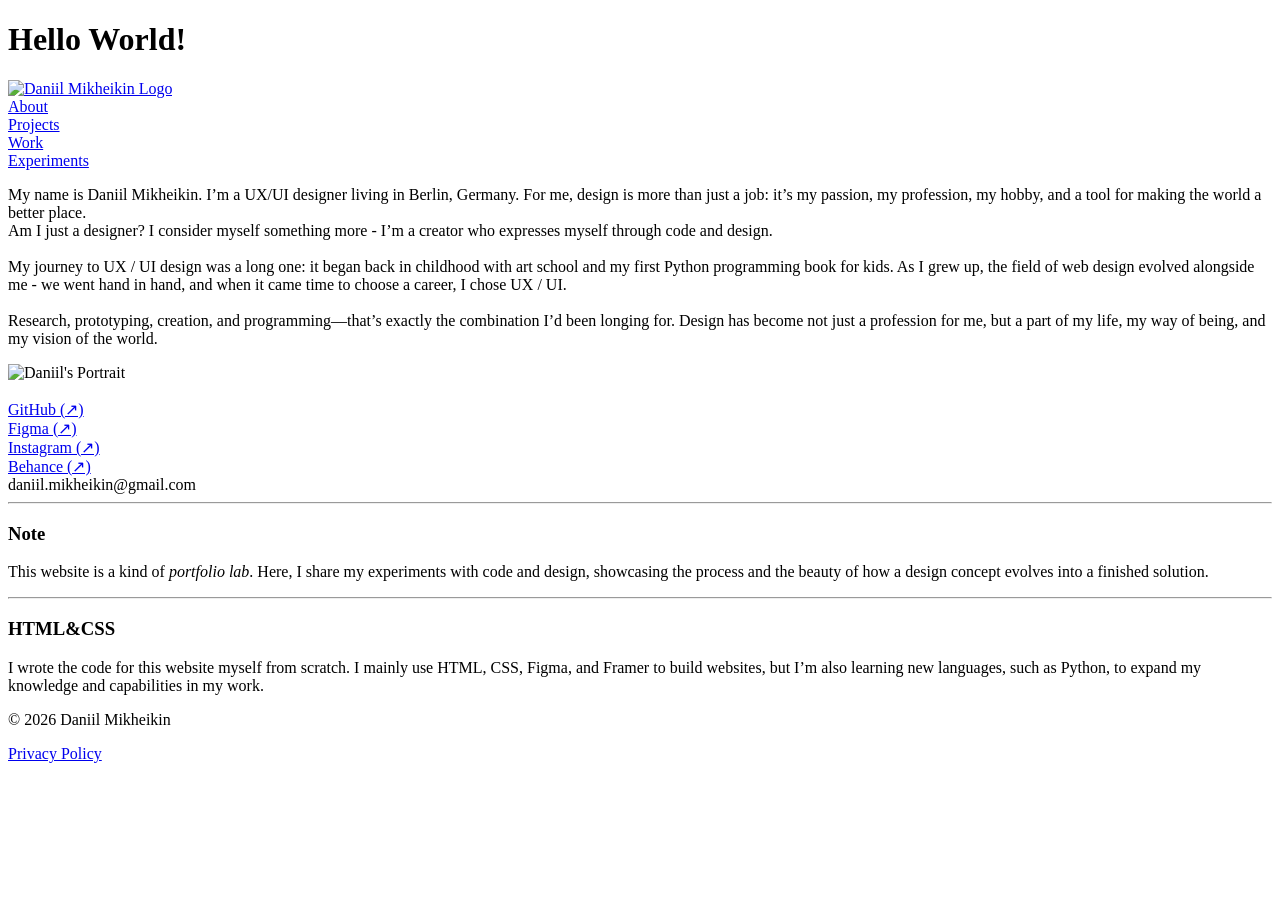
==== about.html @ 8ca0c1c5 "Add files via upload" ====
<!DOCTYPE html>
<html lang="en">

<head>
	<meta charset="UTF-8">
	<meta name="viewport" content="width=device-width, initial-scale=1.0, shrink-to-fit=no">
	<title>Daniil Mikheikin UX/UI Designer</title>
	<link rel="stylesheet" href="style.css" />
</head>

<body class="about-page">

<div class="page">

	<h1 id="hello-world">Hello World!</h1>
	<header class="header-about">
		<div class="logo">
			<a href="index.html" class="logo">
				<img src="./logo.svg" width="36" height="36" alt="Daniil Mikheikin Logo">
			</a>
		</div>
		<nav class="navigation">
			<div><a href="about.html">About</a></div>
			<div><a href="projects.html">Projects</a></div>
			<div><a href="work.html">Work</a></div>
			<div><a href="experiments.html">Experiments</a></div>
		</nav>
	</header>

<main class="container">
<div class="three-columns-about">
	<section class="column-about">
	<div id="about-me-text">
		<p>
			My name is Daniil Mikheikin. I’m a UX/UI designer living in Berlin, Germany. For me, design is more than just a job: it’s my passion, my profession, my hobby, and a tool for making the world a better place.<br>
			Am I just a designer? I consider myself something more - I’m a creator
			who expresses myself through code and design.<br><br>

			My journey to UX / UI design was a long one: it began back in childhood with art school and my first Python programming book for kids. 
			As I grew up, the field of web design evolved alongside me - we went hand in hand, and when it came time to choose a career, I chose UX / UI.<br><br>

			Research, prototyping, creation, and programming—that’s exactly the combination I’d been longing for.
			Design has become not just a profession for me, but a part of my life, my way of being, and my vision of the world.
		</p>
	</div>
	</section>
	<section class="column-about">

	</section>
	<section class="column-three-photo">
		<div class="social-media-links">
			<img src="me.png" alt="Daniil's Portrait" id="my-photo"><br><br>
			<a href="https://github.com/guthun-atlas" target="_blank" rel="noopener">GitHub (↗)</a><br>
			<a href="link to Figma" target="_blank" rel="noopener">Figma (↗)</a><br>
			<a href="https://www.instagram.com/md.ddesign/" target="_blank" rel="noopener">Instagram (↗)</a><br>
			<a href="https://www.behance.net/danielmikheikin" target="_blank" rel="noopener">Behance (↗)</a><br>
			<a>daniil.mikheikin@gmail.com</a>
		</div>
	</section>

	<section>
	<div class="bottom-section">
		<div class="info-block">
			<hr class="mini-divider">
			<h3>Note</h3>
			<p>
				This website is a kind of <i>portfolio lab</i>. Here, I share my experiments with code and design, showcasing the process and the beauty of how a design concept evolves into a finished solution.
			</p>
		</div>

		<div class="info-block">
			<hr class="mini-divider">
			<h3>HTML&CSS</h3>
			<p>
				I wrote the code for this website myself from scratch. I mainly use HTML, CSS, Figma, and Framer to build websites, but I’m also learning new languages, such as Python, to expand my knowledge and capabilities in my work.
			</p>
		</div>
	</div>
	</section>
</main>
</div>

<footer class="site-footer">
    <p>© 2026 Daniil Mikheikin</p>
    <a href="privacy.html">Privacy Policy</a>
</footer>

</body>

</html>
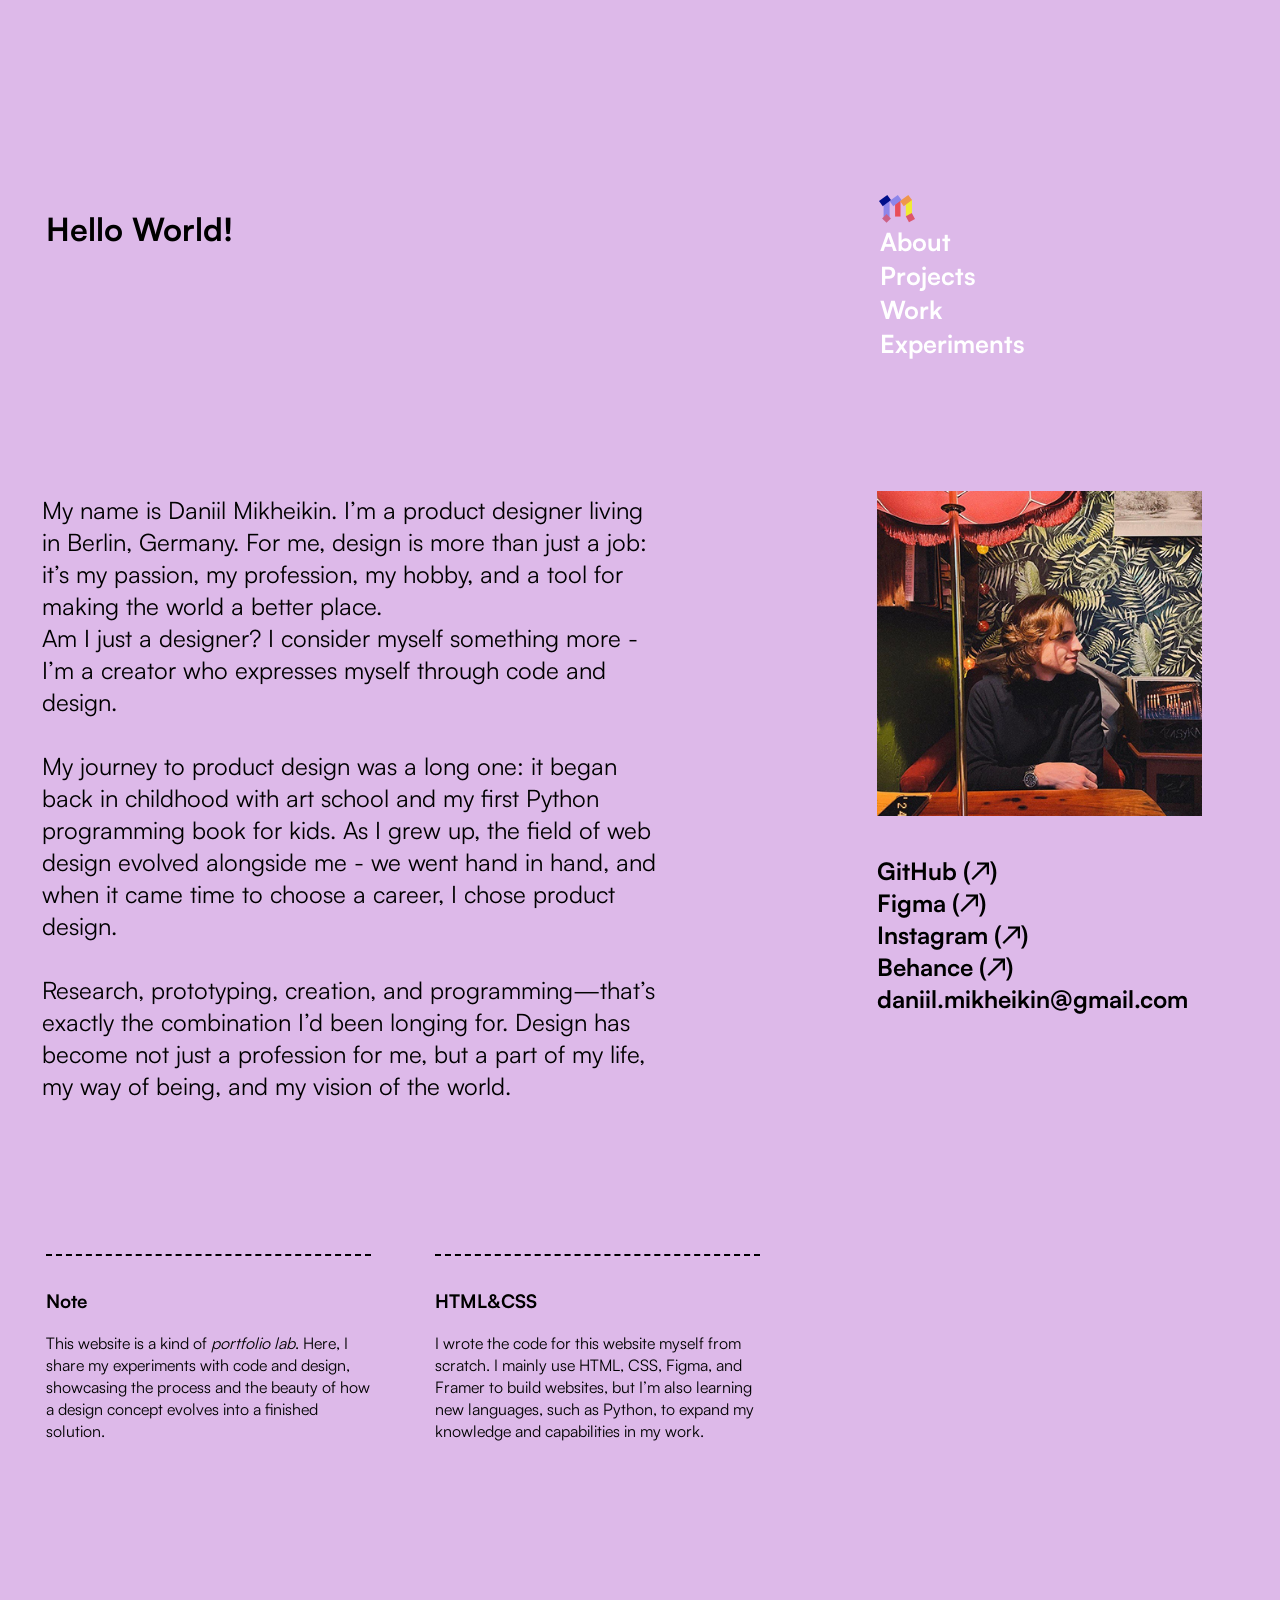
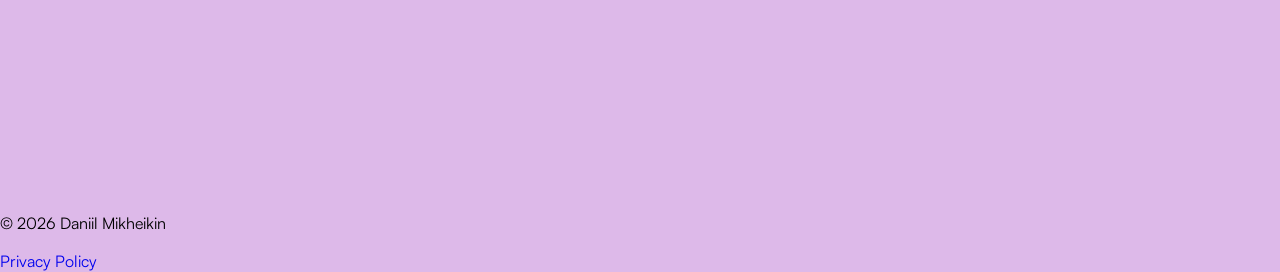
==== commit 93484a9f: "Add files via upload" ====
--- a/about.html
+++ b/about.html
@@ -4,7 +4,26 @@
 <head>
 	<meta charset="UTF-8">
 	<meta name="viewport" content="width=device-width, initial-scale=1.0, shrink-to-fit=no">
-	<title>Daniil Mikheikin UX/UI Designer</title>
+	<title>About — Daniil Mikheikin</title>
+	<meta name="description" content="I'm Daniil Mikheikin, a product designer in Berlin. My path ran from art school and a first Python book to research, prototyping and building interfaces in code.">
+	<link rel="icon" href="favicon.svg" type="image/svg+xml">
+	<link rel="icon" href="favicon-32.png" sizes="32x32" type="image/png">
+	<link rel="apple-touch-icon" href="apple-touch-icon.png">
+
+	<!-- Link preview cards (LinkedIn, Slack, WhatsApp, iMessage, X). -->
+	<meta property="og:type" content="website">
+	<meta property="og:site_name" content="Daniil Mikheikin">
+	<meta property="og:locale" content="en_US">
+	<meta property="og:title" content="About — Daniil Mikheikin">
+	<meta property="og:description" content="I'm Daniil Mikheikin, a product designer in Berlin. My path ran from art school and a first Python book to research, prototyping and building interfaces in code.">
+	<meta property="og:url" content="https://daniil-mikheikin.github.io/daniil-mikheikin-portfolio/about.html">
+	<meta property="og:image" content="https://daniil-mikheikin.github.io/daniil-mikheikin-portfolio/og-image.png">
+	<meta property="og:image:type" content="image/png">
+	<meta property="og:image:width" content="1200">
+	<meta property="og:image:height" content="630">
+	<meta property="og:image:alt" content="Mikheikin Daniil, Product Designer">
+	<meta name="twitter:card" content="summary_large_image">
+	<link rel="canonical" href="https://daniil-mikheikin.github.io/daniil-mikheikin-portfolio/about.html">
 	<link rel="stylesheet" href="style.css" />
 </head>
 
@@ -32,12 +51,12 @@
 	<section class="column-about">
 	<div id="about-me-text">
 		<p>
-			My name is Daniil Mikheikin. I’m a UX/UI designer living in Berlin, Germany. For me, design is more than just a job: it’s my passion, my profession, my hobby, and a tool for making the world a better place.<br>
+			My name is Daniil Mikheikin. I’m a product designer living in Berlin, Germany. For me, design is more than just a job: it’s my passion, my profession, my hobby, and a tool for making the world a better place.<br>
 			Am I just a designer? I consider myself something more - I’m a creator
 			who expresses myself through code and design.<br><br>
 
-			My journey to UX / UI design was a long one: it began back in childhood with art school and my first Python programming book for kids. 
-			As I grew up, the field of web design evolved alongside me - we went hand in hand, and when it came time to choose a career, I chose UX / UI.<br><br>
+			My journey to product design was a long one: it began back in childhood with art school and my first Python programming book for kids. 
+			As I grew up, the field of web design evolved alongside me - we went hand in hand, and when it came time to choose a career, I chose product design.<br><br>
 
 			Research, prototyping, creation, and programming—that’s exactly the combination I’d been longing for.
 			Design has become not just a profession for me, but a part of my life, my way of being, and my vision of the world.
--- a/style.css
+++ b/style.css
@@ -0,0 +1,1152 @@
+@font-face {
+    font-family: "Satoshi";
+    src: url("fonts/Satoshi-Regular.otf") format("opentype");
+    font-weight: 400;
+    font-style: normal;
+}
+
+@font-face {
+    font-family: "Satoshi";
+    src: url("fonts/Satoshi-Bold.otf") format("opentype");
+    font-weight: 700;
+    font-style: normal;
+}
+
+/* =======================
+    GLOBAL STYLE
+==========================*/
+.home-page {
+    background-color: #040212;
+    color: white;
+    font-family: "Satoshi", sans-serif;
+    margin: 0;
+}
+
+.about-page {
+    background-color: #DDB9E9;
+    color: black;
+    font-family: "Satoshi", sans-serif;
+    margin: 0;
+}
+
+.projects-page {
+    background-color: #9EB5FF;
+    color: black;
+    font-family: "Satoshi", sans-serif;
+    margin: 0; 
+}
+
+.container {
+    max-width: 1189px;
+    margin: 0 auto;
+    padding: 60px 20px;
+}
+
+/* =======================
+    HOME PAGE
+==========================*/
+
+.home-page {
+    background-color: #040212;
+    color: white;
+    font-family: "Satoshi", sans-serif;
+    margin: 0;
+}
+
+.container-home {
+    max-width: 1189px;
+    margin: 0 auto;
+    margin-bottom: 294px;
+    padding: 10px 20px;
+}
+
+
+.three-columns {
+    display: grid;
+    grid-template-columns: repeat(3, 1fr);
+    gap: 89px;
+    margin-left: -20px;
+    margin-top: 112px;
+}
+
+.column {
+    padding: 25px;
+    margin-top: -116px;
+}
+
+.body-text {
+    font-size: 18px;
+}
+
+#about {
+    width: 325px;
+}
+
+/* Navigation styles for HOME page */
+.header-home {
+    max-width: 1189px;
+    margin: -60px auto 125px auto;
+    padding: 0 24px;
+}
+
+/* =======================
+    HEADER - HOME PAGE
+==========================*/
+
+.header-home nav a {
+    color: grey;
+    text-decoration: none;
+    margin-right: 20px;
+    font-size: 25px;
+    font-weight: bold;
+}
+
+/* Navigation styles for ABOUT page */
+.header-home nav a:hover {
+    color: white;
+}
+
+/* Shared navigation styles */
+.navigation {
+    width: 325px;
+    margin-left: auto;
+    position: relative;
+    left: -30px;
+}
+
+.logo {
+    margin-bottom: -2px;
+    margin-left: auto;
+    position: relative;
+    left: -160px;
+    width: 36px;
+    height: 36px;
+    object-fit: contain;
+}
+
+#greetings {
+    max-width: 1189px;
+    margin: 164px auto 18px auto;
+    padding: 0 40px;
+}
+
+@media (max-width: 768px) {
+    .three-columns {
+        grid-template-columns: 1fr;
+    }
+}
+
+/*=========================
+ABOUT PAGE
+===========================*/
+
+.about-page {
+    background-color: #DDB9E9;
+    color: black;
+    font-family: "Satoshi", sans-serif;
+    margin: 0;
+    padding-top: 8px;
+}
+
+.header-about {
+    max-width: 1189px;
+    margin: -60px auto 125px auto;
+    padding: 0 24px;
+}
+
+.header-about nav a {
+    color: white;
+    text-decoration: none;
+    margin-right: 20px;
+    font-size: 25px;
+    font-weight: bold;
+}
+
+.header-about nav a:hover {
+    color: black;
+}
+
+.navigation {
+    width: 325px;
+    margin-left: auto;
+    position: relative;
+    left: -30px;
+}
+
+#hello-world {
+    max-width: 1189px;
+    margin: 200px auto -40px auto;
+    padding: 0 40px;
+}
+
+#about-me-text {
+    width: 624px;
+    font-size: 24px;
+    margin-top: -100px;
+}
+
+.social-media-links {
+    width:325px;
+    margin-left:auto;
+    position:relative;
+    left:-48px;
+    margin-top:-64px;
+    font-size: 24px;
+    font-weight: bold;
+}
+
+.social-media-links a{
+    color: black;
+    text-decoration: none;
+}
+
+.social-media-links a:hover {
+    color: black;
+}
+
+#my-photo {
+    width: 400px;
+    height: 400px;
+    object-fit: contain;
+    margin-left:auto;
+    position:relative;
+    margin-top:-48px;
+    margin-bottom: -37px;
+    width: 325px;
+}
+
+.three-columns-about {
+    display: grid;
+    grid-template-columns: repeat(3, 1fr);
+    gap: 64px;
+    margin-left: 20px auto;
+    margin-top: 24px;
+}
+
+.column-about {
+    margin-right: auto;
+    margin-left: -4px;
+    width: 100%;
+}
+
+.column-three-photo {
+    padding: 25px;
+    margin-top: -30px;
+    margin-left: 12px;
+}
+
+.bottom-section {
+    display: grid;
+    grid-template-columns: repeat(2, 1fr);
+    gap: 64px;
+}
+
+.mini-divider {
+    border: none;
+    border-top: 2px dashed black;
+    margin: 64px 0 32px;
+    width: 325px;
+}
+
+ /*=========================
+ PROJECTS PAGE
+===========================*/
+
+.projects-page {
+    background-color: #B5D7FF;
+    color: black;
+    font-family: "Satoshi", sans-serif;
+    margin: 0;
+    padding-top: 64px;
+}
+
+.container-projects {
+    max-width: 1189px;
+    margin: -84px auto;
+    margin-bottom: 294px;
+    padding: 60px 20px;
+    padding-left: 6px;
+}
+
+.projects-grid {
+    display: grid;
+    grid-template-columns: repeat(2, 1fr);
+    gap: 48px;
+    margin-top: 60px;
+    padding: 0 20px;
+}
+
+.project-card {
+    display: flex;
+    flex-direction: column;
+    gap: 12px;
+}
+
+.three-columns {
+    display: grid;
+    grid-template-columns: repeat(3, 1fr);
+    gap: 89px;
+    margin-left: -20px;
+    margin-top: 112px;
+}
+
+.column {
+    padding: 25px;
+    margin-top: -116px;
+}
+
+.column-three-projects {
+    padding: 25px;
+    margin-top: -116px;
+    margin-left: -32px;
+}
+
+.body-text-pojects {
+    color: dimgrey;
+    font-size: 18px;
+}
+
+.project-name-link a {
+    color: black;
+    text-decoration: none;
+}
+
+.project-name-link a:hover {
+    color: brown;
+}
+
+.project-preview-image {
+    width: 100%;
+    aspect-ratio: 16 / 9;
+    object-fit: cover;
+    border-radius: 8px;
+    display: block;
+}
+
+/* Full-page screenshots read better cropped from the top of the page
+   than from the middle. */
+.project-preview-image.preview-top {
+    object-position: top;
+}
+
+#about {
+    width: 325px;
+}
+
+/* Navigation styles for HOME page */
+.header-projects {
+    max-width: 1189px;
+    margin: -60px auto 125px auto;
+    padding: 0 24px;
+}
+
+ /*=========================
+HEADER PROJECTS PAGE
+===========================*/
+
+.header-projects nav a {
+    color: #5E7AD9;
+    text-decoration: none;
+    margin-right: 20px;
+    font-size: 25px;
+    font-weight: bold;
+}
+
+/* Navigation styles for PROJECTS page */
+.header-projects nav a:hover {
+    color: black;
+}
+
+/* Shared navigation styles */
+.navigation {
+    width: 325px;
+    margin-left: auto;
+    position: relative;
+    left: -30px;
+}
+
+.logo {
+    margin-bottom: -2px;
+    margin-left: auto;
+    position: relative;
+    left: -160px;
+    width: 36px;
+    height: 36px;
+    object-fit: contain; /* Keeps logo proportions */
+}
+
+#my-best-projects {
+    max-width: 1189px;
+    margin: 164px auto -104px auto;
+    padding: 0 40px;
+}
+
+ /*=========================
+ WORK PAGE
+===========================*/
+
+.work-page {
+    background-color: #9DD298;
+    color: black;
+    font-family: "Satoshi", sans-serif;
+    margin: 0;
+    padding-top: 84px;
+}
+
+.container-work {
+    max-width: 1189px;
+    margin: 0 auto;
+    margin-bottom: 294px;
+    padding: 40px 20px;
+}
+
+
+.three-columns {
+    display: grid;
+    grid-template-columns: repeat(3, 1fr);
+    gap: 89px;
+    margin-left: -20px;
+    margin-top: 112px;
+}
+
+.column {
+    padding: 25px;
+    margin-top: -116px;
+}
+
+.column-three-work {
+    padding: 25px;
+    margin-top: -116px;
+    margin-left: -32px;
+}
+
+.body-text {
+    font-size: 18px;
+}
+
+#about {
+    width: 325px;
+}
+
+|.work-info-bottom {
+    margin-left: 24px;
+}
+
+.work-info-head{
+    font-size: 32px;
+    font-weight: bold;
+    margin-bottom: 8px;
+}
+
+.header-work {
+    max-width: 1189px;
+    margin: -60px auto 125px auto;
+    padding: 0 24px;
+}
+
+ /*=========================
+HEADER WORK PAGE
+===========================*/
+
+.header-work nav a {
+    color: white;
+    text-decoration: none;
+    margin-right: 20px;
+    font-size: 25px;
+    font-weight: bold;
+}
+
+.header-work nav a:hover {
+    color: black;
+}
+
+.navigation {
+    width: 325px;
+    margin-left: auto;
+    position: relative;
+    left: -30px;
+}
+
+.logo {
+    margin-bottom: -2px;
+    margin-left: auto;
+    position: relative;
+    left: -160px;
+    width: 36px;
+    height: 36px;
+    object-fit: contain;
+}
+
+#professional-life {
+    max-width: 1189px;
+    margin: 164px auto -132px auto;
+    padding: 0 40px;
+}
+
+ /*=========================
+ EXPERIMENTS PAGE
+===========================*/
+
+.experiments-page {
+    background-color: white;
+    color: black;
+    font-family: "Satoshi", sans-serif;
+    margin: 0;
+    padding-top: 132px;
+}
+
+.container {
+    max-width: 1189px;
+    margin: 0 auto;
+    margin-bottom: 294px;
+    padding: 60px 20px;
+}
+
+
+.three-columns {
+    display: grid;
+    grid-template-columns: repeat(3, 1fr);
+    gap: 89px;
+    margin-left: -20px;
+    margin-top: 112px;
+}
+
+.column {
+    padding: 25px;
+    margin-top: -116px;
+}
+
+.column-three-projects {
+    padding: 25px;
+    margin-top: -116px;
+    margin-left: -32px;
+}
+
+.body-text-experiments {
+    color: dimgrey;
+    font-size: 18px;
+    padding-left: 4px;
+}
+
+.experiments-name-link a {
+    color: black;
+    text-decoration: none;
+}
+
+.experiments-name-link a:hover {
+    color: rebeccapurple;
+}
+
+#about {
+    width: 325px;
+}
+
+.header-experiments {
+    max-width: 1189px;
+    margin: -60px auto 125px auto;
+    padding: 0 24px;
+}
+
+ /*=========================
+HEADER EXPERIMENTS PAGE
+===========================*/
+
+.header-experiments nav a {
+    color: lightgrey;
+    text-decoration: none;
+    margin-right: 20px;
+    font-size: 25px;
+    font-weight: bold;
+}
+
+/* Navigation styles for EXPERIMENTS page */
+.header-experiments nav a:hover {
+    color: rebeccapurple;
+}
+
+.navigation {
+    width: 325px;
+    margin-left: auto;
+    position: relative;
+    left: -30px;
+}
+
+.logo-experiments {
+    margin-bottom: -1px;
+    margin-left: auto;
+    position: relative;
+    padding-left: 4px;
+    left: -160px;
+    width: 36px;
+    height: 36px;
+    object-fit: contain;
+}
+
+#my-laboratory-space {
+    max-width: 1189px;
+    margin: 164px auto -170px auto;
+    padding: 0 40px;
+}
+
+/* =============================
+    BLOOM CASESTUDY PAGE
+================================*/
+
+#bloom-ext-casestudy-page {
+    background-color: white;
+    color: black;
+    font-family: "Satoshi", sans-serif;
+    margin: 0;
+    padding-top: 132px;
+}
+
+.header-collablearn {
+    max-width: 1189px;
+    margin: -60px auto 125px auto;
+    padding: 0 24px;
+}
+
+/* ===============================
+    BLOOM CASESTUDY HEADER
+==================================*/
+
+.header-collablearn nav a {
+    color: black;
+    text-decoration: none;
+    margin-right: 20px;
+    font-size: 25px;
+    font-weight: bold;
+}
+
+.header-collablearn nav a:hover {
+    color: purple;
+}
+
+.navigation {
+    width: 325px;
+    margin-left: auto;
+    position: relative;
+    left: -30px;
+}
+
+.logo {
+    margin-bottom: -2px;
+    margin-left: auto;
+    position: relative;
+    left: -160px;
+    width: 36px;
+    height: 36px;
+    object-fit: contain;
+}
+
+#bloom-ext-title {
+    color: black;
+    max-width: 1189px;
+    margin: 48px auto 12px auto;
+    padding: 0 16px;
+}
+
+/* =============================
+    COLLABLEARN CASESTUDY PAGE
+================================*/
+
+#collablearn-casestudy-page {
+    background-color: #F2EFDC;
+    color: black;
+    font-family: "Satoshi", sans-serif;
+    margin: 0;
+    padding-top: 132px;
+}
+
+/* Navigation styles for HOME page */
+.header-collablearn {
+    max-width: 1189px;
+    margin: -60px auto 125px auto;
+    padding: 0 24px;
+}
+
+/* ===============================
+    COLLABLEARN CASESTUDY HEADER
+==================================*/
+
+.header-collablearn nav a {
+    color: black;
+    text-decoration: none;
+    margin-right: 20px;
+    font-size: 25px;
+    font-weight: bold;
+}
+
+.header-collablearn nav a:hover {
+    color: purple;
+}
+
+.navigation {
+    width: 325px;
+    margin-left: auto;
+    position: relative;
+    left: -30px;
+}
+
+.logo {
+    margin-bottom: -2px;
+    margin-left: auto;
+    position: relative;
+    left: -160px;
+    width: 36px;
+    height: 36px;
+    object-fit: contain;
+}
+
+#collabLearn-title {
+    color: black;
+    max-width: 1189px;
+    margin: 48px auto 12px auto;
+    padding: 0 16px;
+}
+
+
+/* =============================
+    BLOOM PLATFORM CASESTUDY PAGE
+================================*/
+
+#bloom-mental-page {
+    background-color: white;
+    color: white;
+    font-family: "Satoshi", sans-serif;
+    margin: 0;
+    padding-top: 132px;
+}
+
+/* Navigation styles for HOME page */
+.header-bloom-mental-wellness {
+    max-width: 1189px;
+    margin: -60px auto 125px auto;
+    padding: 0 24px;
+}
+
+/* ===============================
+    BLOOM PLATFORM CASESTUDY HEADER
+==================================*/
+
+.header-bloom-mental-wellness nav a {
+    color: black;
+    text-decoration: none;
+    margin-right: 20px;
+    font-size: 25px;
+    font-weight: bold;
+}
+
+.header-bloom-mental-wellness nav a:hover {
+    color: purple;
+}
+
+.navigation {
+    width: 325px;
+    margin-left: auto;
+    position: relative;
+    left: -30px;
+}
+
+.logo {
+    margin-bottom: -2px;
+    margin-left: auto;
+    position: relative;
+    left: -160px;
+    width: 36px;
+    height: 36px;
+    object-fit: contain;
+}
+
+#bloom-mental-title {
+    color: black;
+    max-width: 1189px;
+    margin: 48px auto 12px auto;
+    padding: 0 16px;
+}
+
+/* =========================
+   CASE STUDY PAGE
+========================= */
+
+.case-study-images {
+    max-width: 900px;
+    margin: 0 auto;
+    padding: 0 20px 80px 20px;
+    display: flex;
+    flex-direction: column;
+    gap: 24px;
+}
+
+.case-study-image {
+    width: 100%;
+    height: auto;
+    border-radius: 8px;
+}
+
+/* =============================
+    PRIVACY-POLICY PAGE
+================================*/
+
+#privacy-policy-page {
+    background-color: white;
+    color: black;
+    font-family: "Satoshi", sans-serif;
+    margin: 0;
+    padding-top: 132px;
+}
+
+/* Navigation styles for HOME page */
+.header-collablearn {
+    max-width: 1189px;
+    margin: -60px auto 125px auto;
+    padding: 0 24px;
+}
+
+/* ===============================
+    PRIVACY-POLICY HEADER
+==================================*/
+
+.header-privacy nav a {
+    color: black;
+    text-decoration: none;
+    margin-right: 20px;
+    font-size: 25px;
+    font-weight: bold;
+}
+
+.header-privacy nav a:hover {
+    color: purple;
+}
+
+.navigation {
+    width: 325px;
+    margin-left: auto;
+    position: relative;
+    left: -30px;
+}
+
+.logo {
+    margin-bottom: -2px;
+    margin-left: auto;
+    position: relative;
+    left: -160px;
+    width: 36px;
+    height: 36px;
+    object-fit: contain;
+}
+
+#privacy-policy-title {
+    color: black;
+    max-width: 1189px;
+    margin: 48px auto 12px auto;
+    padding: 0 16px;
+}
+
+/* =============================
+    JETBRAINS AI CASESTUDY PAGE
+================================*/
+
+#jetbrains-casestudy-page {
+    background-color: white;
+    color: black;
+    font-family: "Satoshi", sans-serif;
+    margin: 0;
+    padding-top: 132px;
+}
+
+/* ===============================
+    JETBRAINS AI CASESTUDY HEADER
+==================================*/
+
+/* The case-study hero brings its own 104px of top padding,
+   so the shared header margin would double the gap here. */
+#jetbrains-casestudy-page .header-collablearn {
+    margin-bottom: 0;
+}
+
+#jetbrains-title {
+    color: black;
+    font-size: 2em;
+    font-weight: bold;
+    max-width: 1189px;
+    margin: 48px auto 12px auto;
+    padding: 0 16px;
+}
+
+/* =========================
+   ANIMATED UNDERLINE ON HOVER
+   The line wipes in from the left on hover and
+   wipes out to the right when the cursor leaves.
+========================= */
+
+/* Every link that gets the effect needs its own
+   positioning context so the line can sit under it. */
+.navigation a,
+.social-media-links a[href],
+.project-name-link a,
+.experiments-name-link a,
+.site-footer a {
+    position: relative;
+    display: inline-block;
+    text-decoration: none;
+    transition: color 0.35s ease;
+}
+
+/* The line itself: full width, but squashed to nothing
+   until the link is hovered. */
+.navigation a::after,
+.social-media-links a[href]::after,
+.project-name-link a::after,
+.experiments-name-link a::after,
+.site-footer a::after {
+    content: "";
+    position: absolute;
+    left: 0;
+    right: 0;
+    bottom: -2px;
+    height: 2px;
+    background-color: currentColor;
+    transform: scaleX(0);
+    transform-origin: right center;
+    transition: transform 0.35s cubic-bezier(0.65, 0, 0.35, 1);
+}
+
+/* On hover the origin flips to the left, so the line
+   grows out from the left edge instead of the right. */
+.navigation a:hover::after,
+.navigation a:focus-visible::after,
+.social-media-links a[href]:hover::after,
+.social-media-links a[href]:focus-visible::after,
+.project-name-link a:hover::after,
+.project-name-link a:focus-visible::after,
+.experiments-name-link a:hover::after,
+.experiments-name-link a:focus-visible::after,
+.site-footer a:hover::after,
+.site-footer a:focus-visible::after {
+    transform: scaleX(1);
+    transform-origin: left center;
+}
+
+/* Respect the system setting for reduced motion. */
+@media (prefers-reduced-motion: reduce) {
+
+    .navigation a,
+    .social-media-links a[href],
+    .project-name-link a,
+    .experiments-name-link a,
+    .site-footer a,
+    .navigation a::after,
+    .social-media-links a[href]::after,
+    .project-name-link a::after,
+    .experiments-name-link a::after,
+    .site-footer a::after {
+        transition: none;
+    }
+}
+
+/* =========================
+   HOME PAGE - FLUID CURSOR
+   A full-screen WebGL canvas holding a fluid simulation that
+   the cursor pushes dye through. Home page only - the canvas
+   and the script are in index.html alone. The behaviour and
+   all the tuning live in fluid-cursor.js.
+========================= */
+
+.home-page #fluid-canvas {
+    position: fixed;
+    top: 0;
+    left: 0;
+    width: 100%;
+    height: 100%;
+    display: block;         /* a bare canvas is inline, which leaves a baseline gap */
+    pointer-events: none;   /* never swallows a click or a text selection */
+    z-index: 0;             /* over the page background, under the writing */
+}
+
+/* Lift the content into its own layer so the fluid stays behind it.
+   Moving colour underneath text is atmosphere; moving colour on top
+   of text is an obstacle. */
+.home-page .page,
+.home-page .site-footer {
+    position: relative;
+    z-index: 1;
+}
+
+/* fluid-cursor.js already removes the canvas on touch screens and
+   under reduced motion. These rules are the belt to that pair of
+   braces, and they also cover the moment before the script runs. */
+@media (hover: none) {
+
+    .home-page #fluid-canvas {
+        display: none;
+    }
+}
+
+@media (prefers-reduced-motion: reduce) {
+
+    .home-page #fluid-canvas {
+        display: none;
+    }
+}
+
+/* =========================
+   RESPONSIVE - MOBILE
+========================= */
+
+
+@media (max-width: 768px) {
+
+    .three-columns,
+    .three-columns-about,
+    .bottom-section {
+        grid-template-columns: 1fr;
+        gap: 24px;
+        margin-left: 0;
+        margin-top: 40px;
+    }
+
+    .column.three {
+    order: -1;
+}
+
+    .column,
+    .column-three-projects,
+    .column-three-work {
+        margin-top: 0;
+        margin-left: 0;
+    }
+
+    /*ALL PAGES: Navigation*/
+    .navigation {
+        width: 100%;
+        left: 0;
+        margin-left: 0;
+    }
+
+    /*ALL PAGES: Logo*/
+    .logo,
+    .logo-experiments {
+        left: 0;
+        margin-left: 0;
+    }
+
+    .header-home,
+    .header-about,
+    .header-projects,
+    .header-work,
+    .header-experiments {
+        margin-top: 0;
+        margin-bottom: 32px;
+        padding: 0 16px;
+    }
+
+    .header-home nav a,
+    .header-about nav a,
+    .header-projects nav a,
+    .header-work nav a,
+    .header-experiments nav a {
+        font-size: 18px;
+        margin-right: 10px;
+    }
+
+    #greetings {
+        margin: 48px auto 12px auto;
+        padding: 0 16px;
+    }
+
+    #about {
+        width: 100%;
+    }
+
+    #hello-world {
+        margin: 48px auto 12px auto;
+        padding: 0 16px;
+    }
+
+    #about-me-text {
+        width: 100%;
+        font-size: 18px;
+        margin-top: 0;
+    }
+
+    /*ABOUT PAGE: Photo*/
+    #my-photo {
+        width: 100%;
+        max-width: 300px;
+        height: auto;
+        display: block;
+        margin: 0 auto 16px auto;
+    }
+
+    .social-media-links {
+        width: 100%;
+        left: 0;
+        position: static;
+        margin-top: 16px;
+        font-size: 18px;
+    }
+
+    /*ABOUT PAGE: Divider line*/
+    .mini-divider {
+        width: 100%;
+    }
+
+    /*PROJECTS PAGE: Big heading*/
+    #my-best-projects {
+        margin: 48px auto 12px auto;
+        padding: 0 16px;
+    }
+
+    /* WORK PAGE: Big heading*/
+    #professional-life {
+        margin: 48px auto 12px auto;
+        padding: 0 16px;
+    }
+
+    /*EXPERIMENTS PAGE: Big heading*/
+    #my-laboratory-space {
+        margin: 48px auto 12px auto;
+        padding: 0 16px;
+    }
+
+    /* CASE STUDY PAGE: Header fix */
+    #collablearn-casestudy-page,
+    #jetbrains-casestudy-page {
+        padding-top: 20px;
+    }
+
+    .header-collablearn {
+        margin: 0 auto 40px auto;
+        padding: 0 16px;
+        display: flex;
+        flex-direction: column;
+        gap: 16px;
+    }
+
+    .header-collablearn .navigation {
+        width: 100%;
+        left: 0;
+    }
+
+    .header-collablearn .logo {
+        left: 0;
+    }
+
+    #collabLearn-title {
+        margin: 20px auto 12px auto;
+        padding: 0 16px;
+    }
+
+    #bloom-ext-title,
+    #jetbrains-title {
+        margin: 20px auto 12px auto;
+        padding: 0 16px; 
+    }
+
+    .projects-grid {
+        grid-template-columns: 1fr;
+        gap: 32px;
+    }
+
+}
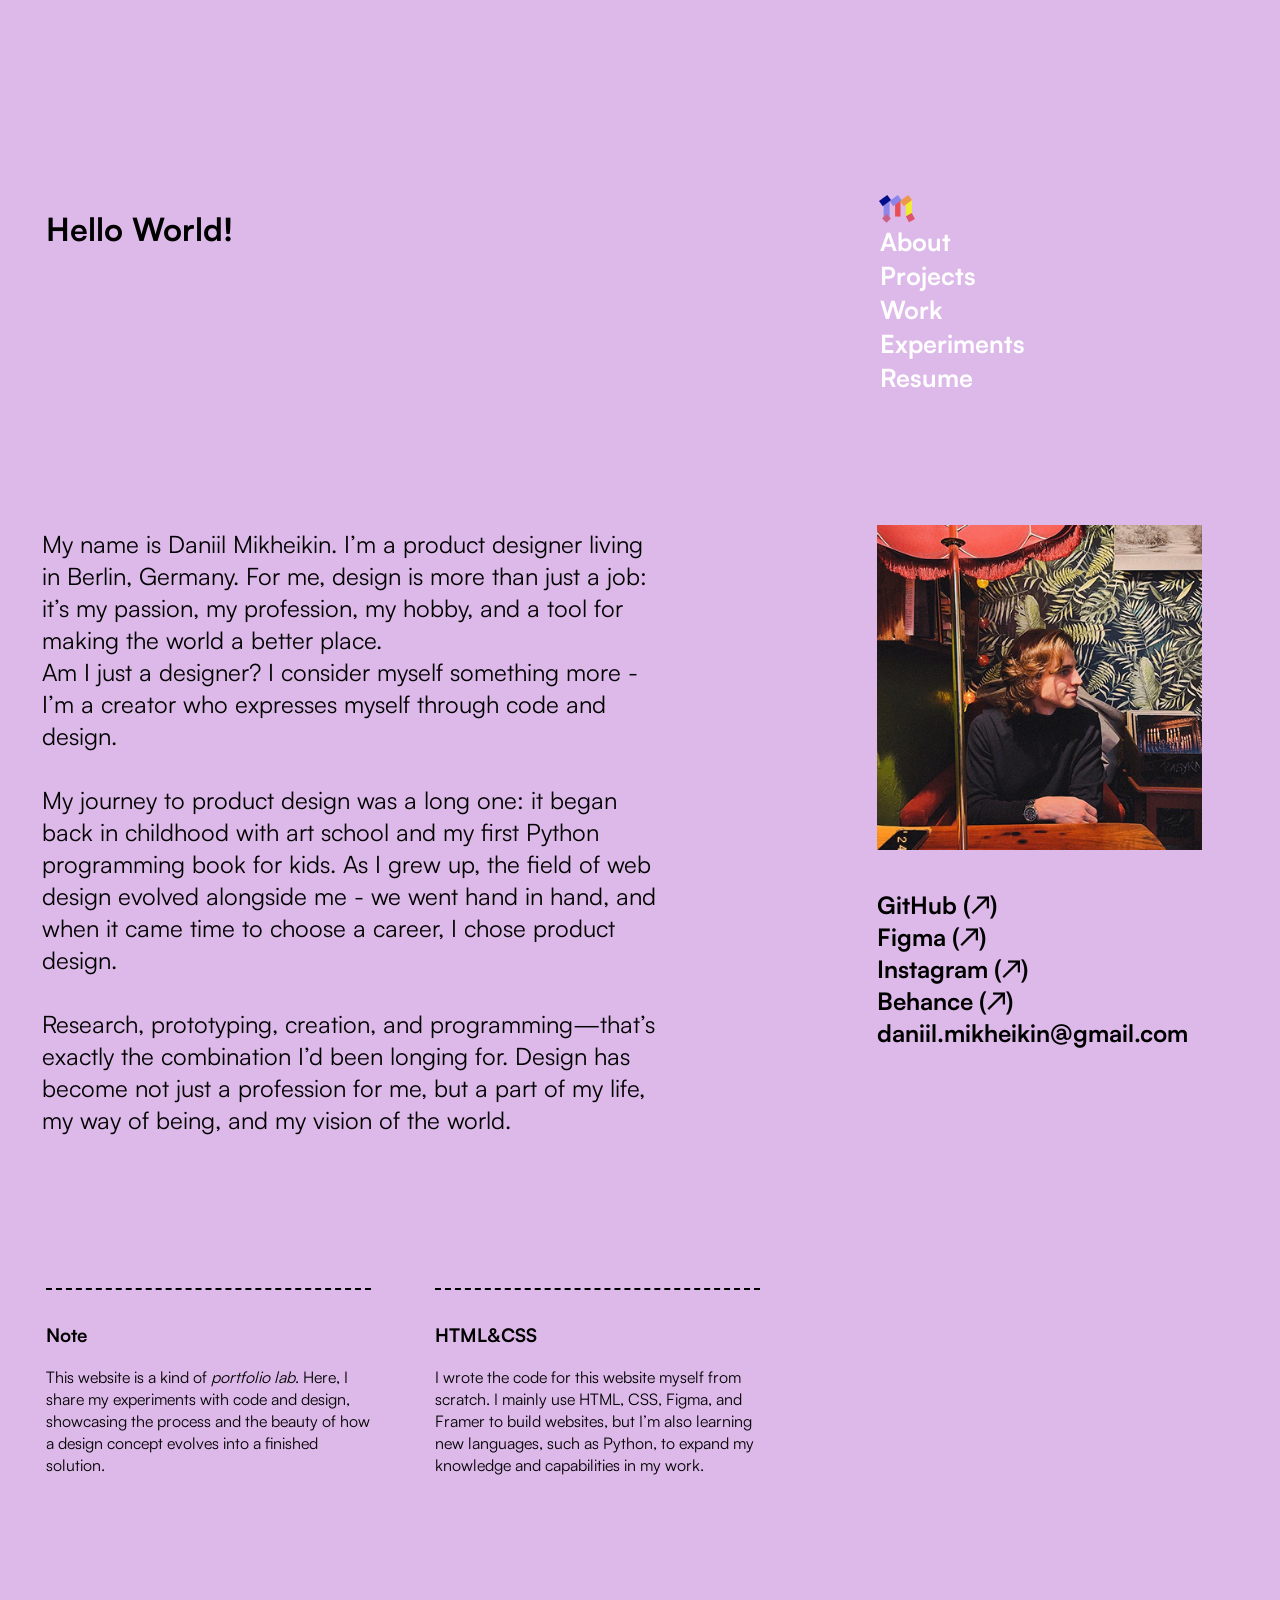
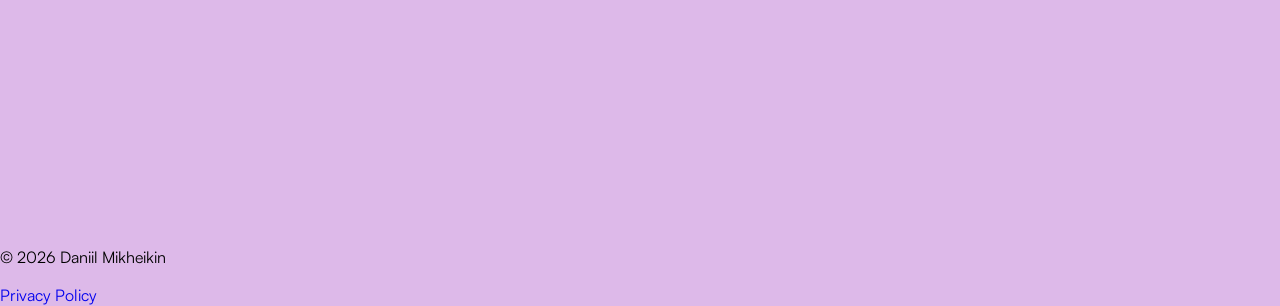
==== commit 6093628f: "Add files via upload" ====
--- a/about.html
+++ b/about.html
@@ -43,6 +43,7 @@
 			<div><a href="projects.html">Projects</a></div>
 			<div><a href="work.html">Work</a></div>
 			<div><a href="experiments.html">Experiments</a></div>
+			<div><a href="Daniil_Mikheikin_CV_Product_Designer.pdf" download>Resume</a></div>
 		</nav>
 	</header>
 
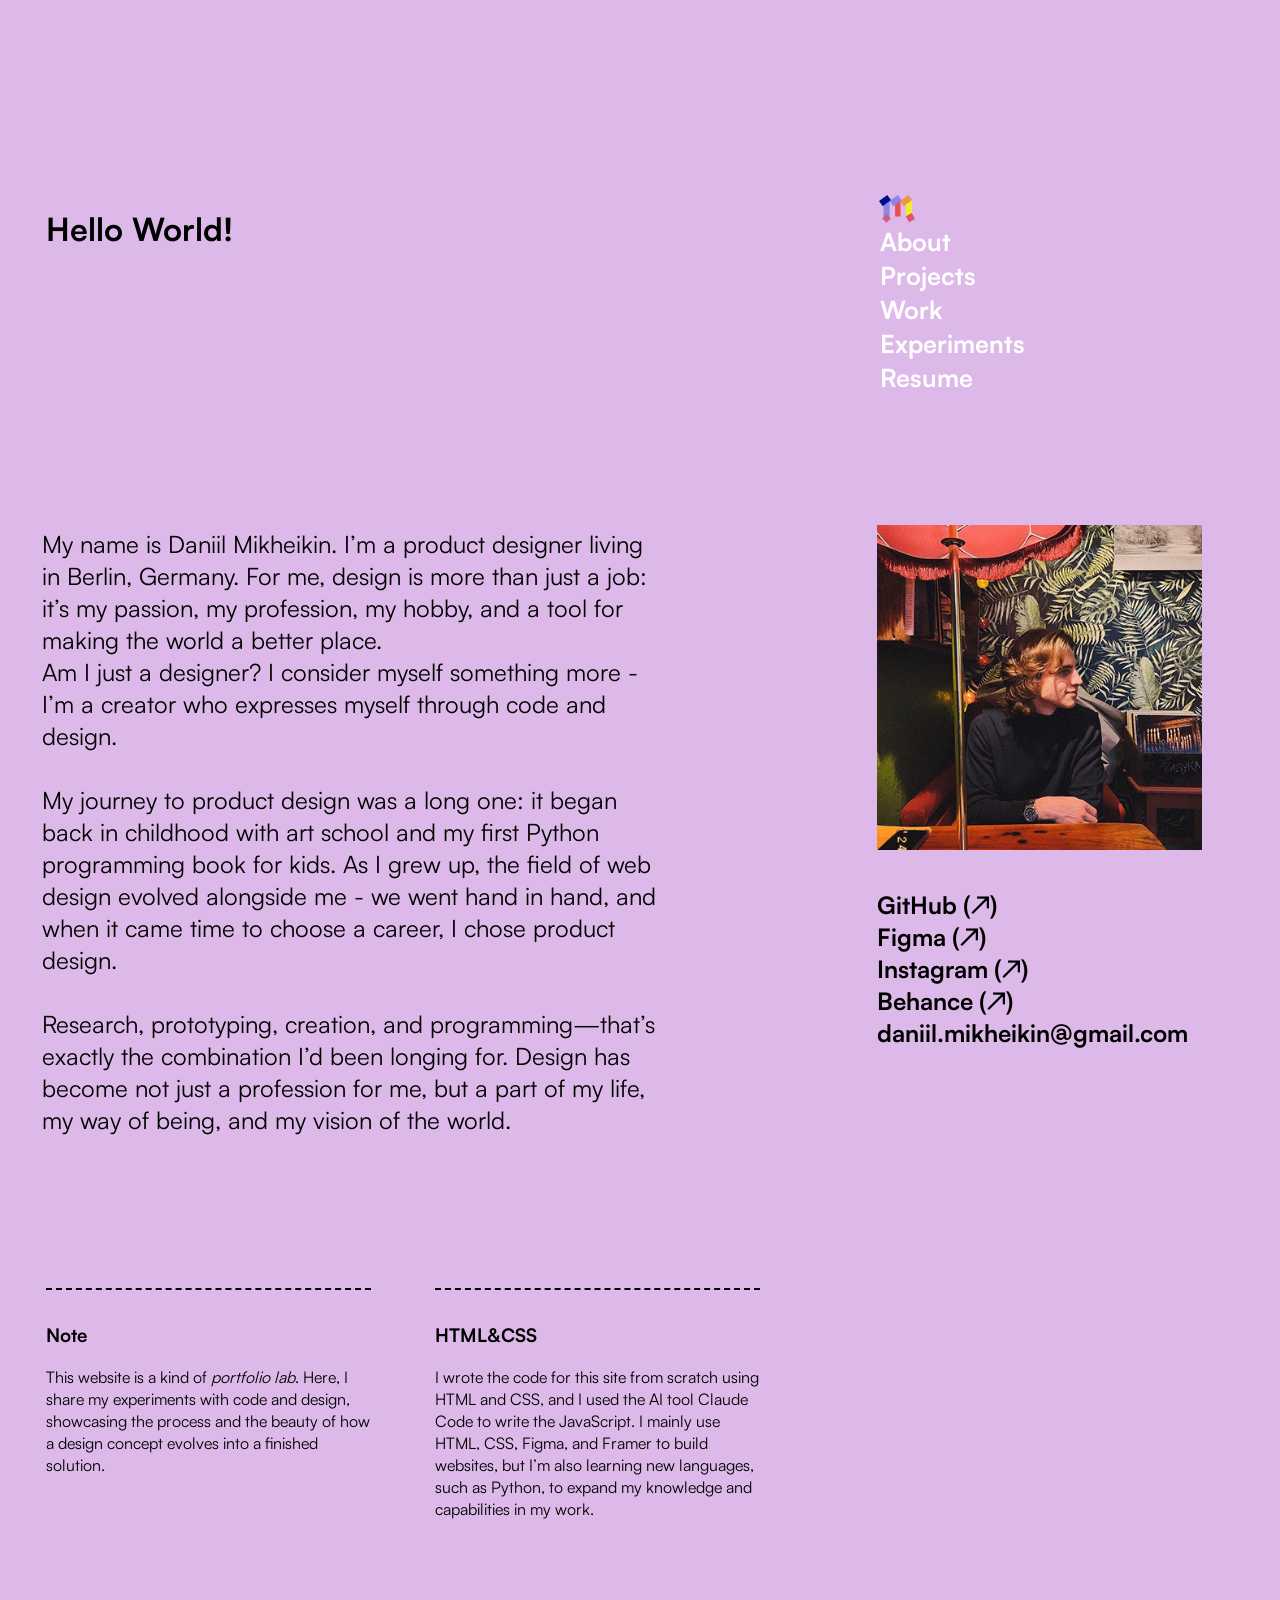
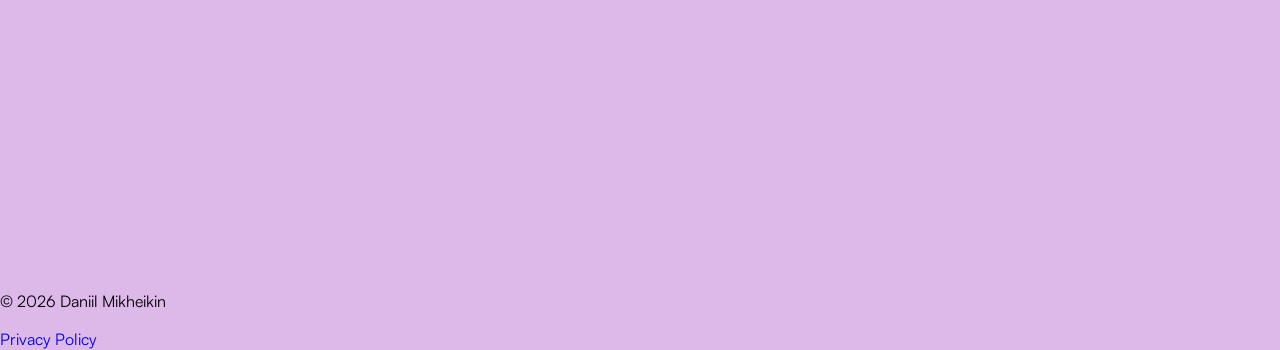
==== commit 1e0a3675: "Update about.html Updated the about.html file to include new content and structure." ====
--- a/about.html
+++ b/about.html
@@ -70,7 +70,7 @@
 	<section class="column-three-photo">
 		<div class="social-media-links">
 			<img src="me.png" alt="Daniil's Portrait" id="my-photo"><br><br>
-			<a href="https://github.com/guthun-atlas" target="_blank" rel="noopener">GitHub (↗)</a><br>
+			<a href="https://github.com/daniil-mikheikin" target="_blank" rel="noopener">GitHub (↗)</a><br>
 			<a href="link to Figma" target="_blank" rel="noopener">Figma (↗)</a><br>
 			<a href="https://www.instagram.com/md.ddesign/" target="_blank" rel="noopener">Instagram (↗)</a><br>
 			<a href="https://www.behance.net/danielmikheikin" target="_blank" rel="noopener">Behance (↗)</a><br>
@@ -92,7 +92,7 @@
 			<hr class="mini-divider">
 			<h3>HTML&CSS</h3>
 			<p>
-				I wrote the code for this website myself from scratch. I mainly use HTML, CSS, Figma, and Framer to build websites, but I’m also learning new languages, such as Python, to expand my knowledge and capabilities in my work.
+				I wrote the code for this site from scratch using HTML and CSS, and I used the AI tool Claude Code to write the JavaScript. I mainly use HTML, CSS, Figma, and Framer to build websites, but I’m also learning new languages, such as Python, to expand my knowledge and capabilities in my work.
 			</p>
 		</div>
 	</div>
@@ -107,4 +107,4 @@
 
 </body>
 
-</html>+</html>
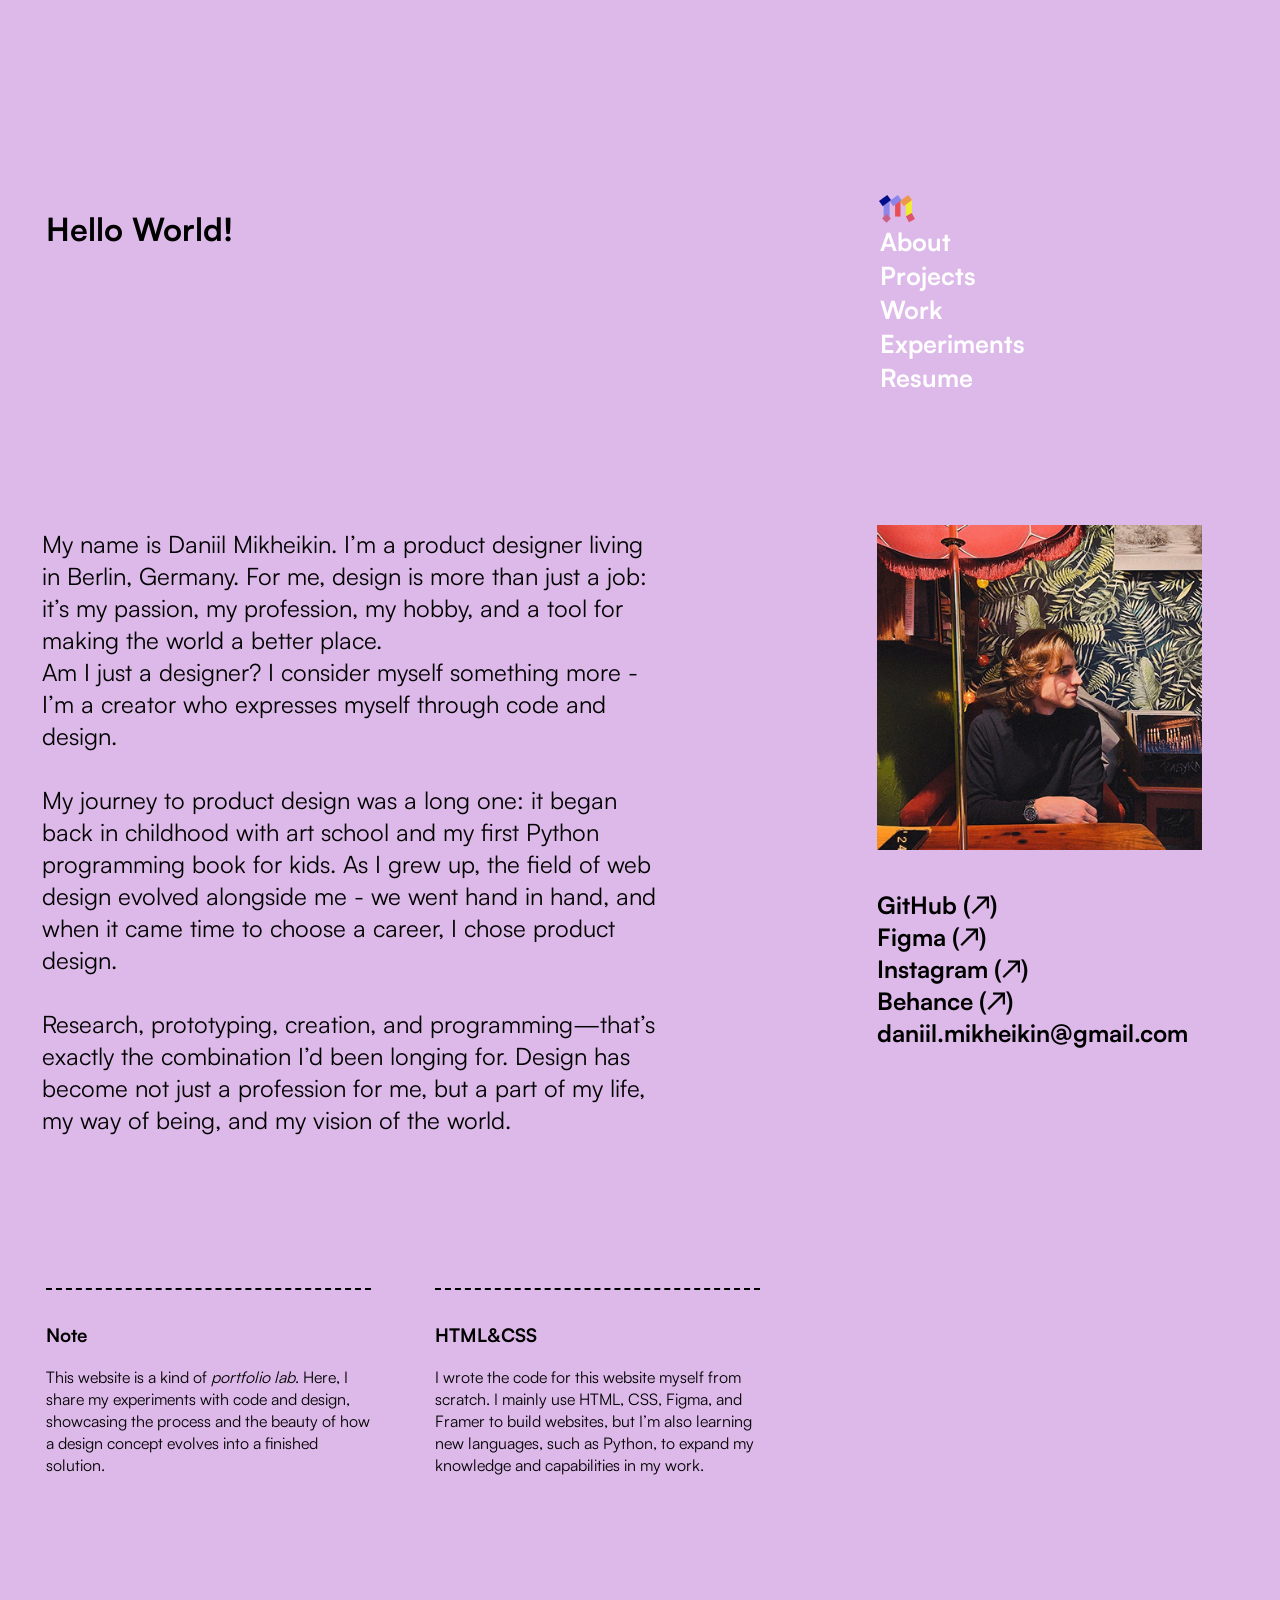
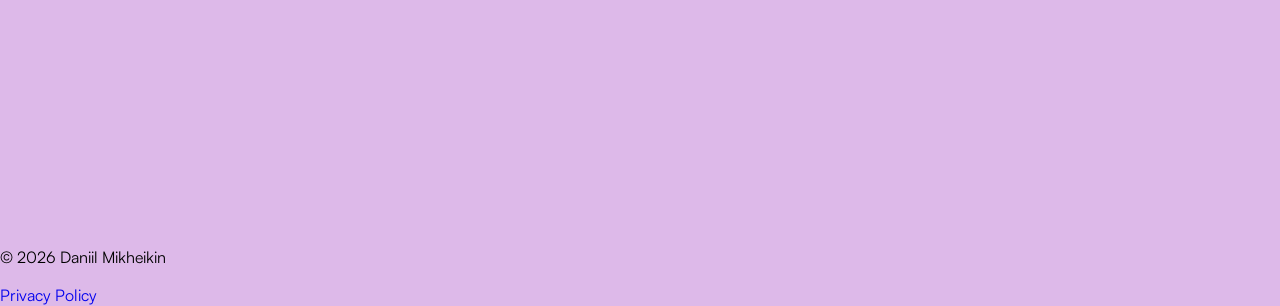
==== commit 4cfab96d: "Add files via upload" ====
--- a/about.html
+++ b/about.html
@@ -70,7 +70,7 @@
 	<section class="column-three-photo">
 		<div class="social-media-links">
 			<img src="me.png" alt="Daniil's Portrait" id="my-photo"><br><br>
-			<a href="https://github.com/daniil-mikheikin" target="_blank" rel="noopener">GitHub (↗)</a><br>
+			<a href="https://github.com/guthun-atlas" target="_blank" rel="noopener">GitHub (↗)</a><br>
 			<a href="link to Figma" target="_blank" rel="noopener">Figma (↗)</a><br>
 			<a href="https://www.instagram.com/md.ddesign/" target="_blank" rel="noopener">Instagram (↗)</a><br>
 			<a href="https://www.behance.net/danielmikheikin" target="_blank" rel="noopener">Behance (↗)</a><br>
@@ -92,7 +92,7 @@
 			<hr class="mini-divider">
 			<h3>HTML&CSS</h3>
 			<p>
-				I wrote the code for this site from scratch using HTML and CSS, and I used the AI tool Claude Code to write the JavaScript. I mainly use HTML, CSS, Figma, and Framer to build websites, but I’m also learning new languages, such as Python, to expand my knowledge and capabilities in my work.
+				I wrote the code for this website myself from scratch. I mainly use HTML, CSS, Figma, and Framer to build websites, but I’m also learning new languages, such as Python, to expand my knowledge and capabilities in my work.
 			</p>
 		</div>
 	</div>
@@ -107,4 +107,4 @@
 
 </body>
 
-</html>
+</html>
--- a/style.css
+++ b/style.css
@@ -639,8 +639,16 @@
     object-fit: contain;
 }
 
+/* The case-study hero brings its own 104px of top padding,
+   so the shared header margin would double the gap here. */
+#bloom-ext-casestudy-page .header-collablearn {
+    margin-bottom: 0;
+}
+
 #bloom-ext-title {
     color: black;
+    font-size: 2em;
+    font-weight: bold;
     max-width: 1189px;
     margin: 48px auto 12px auto;
     padding: 0 16px;
